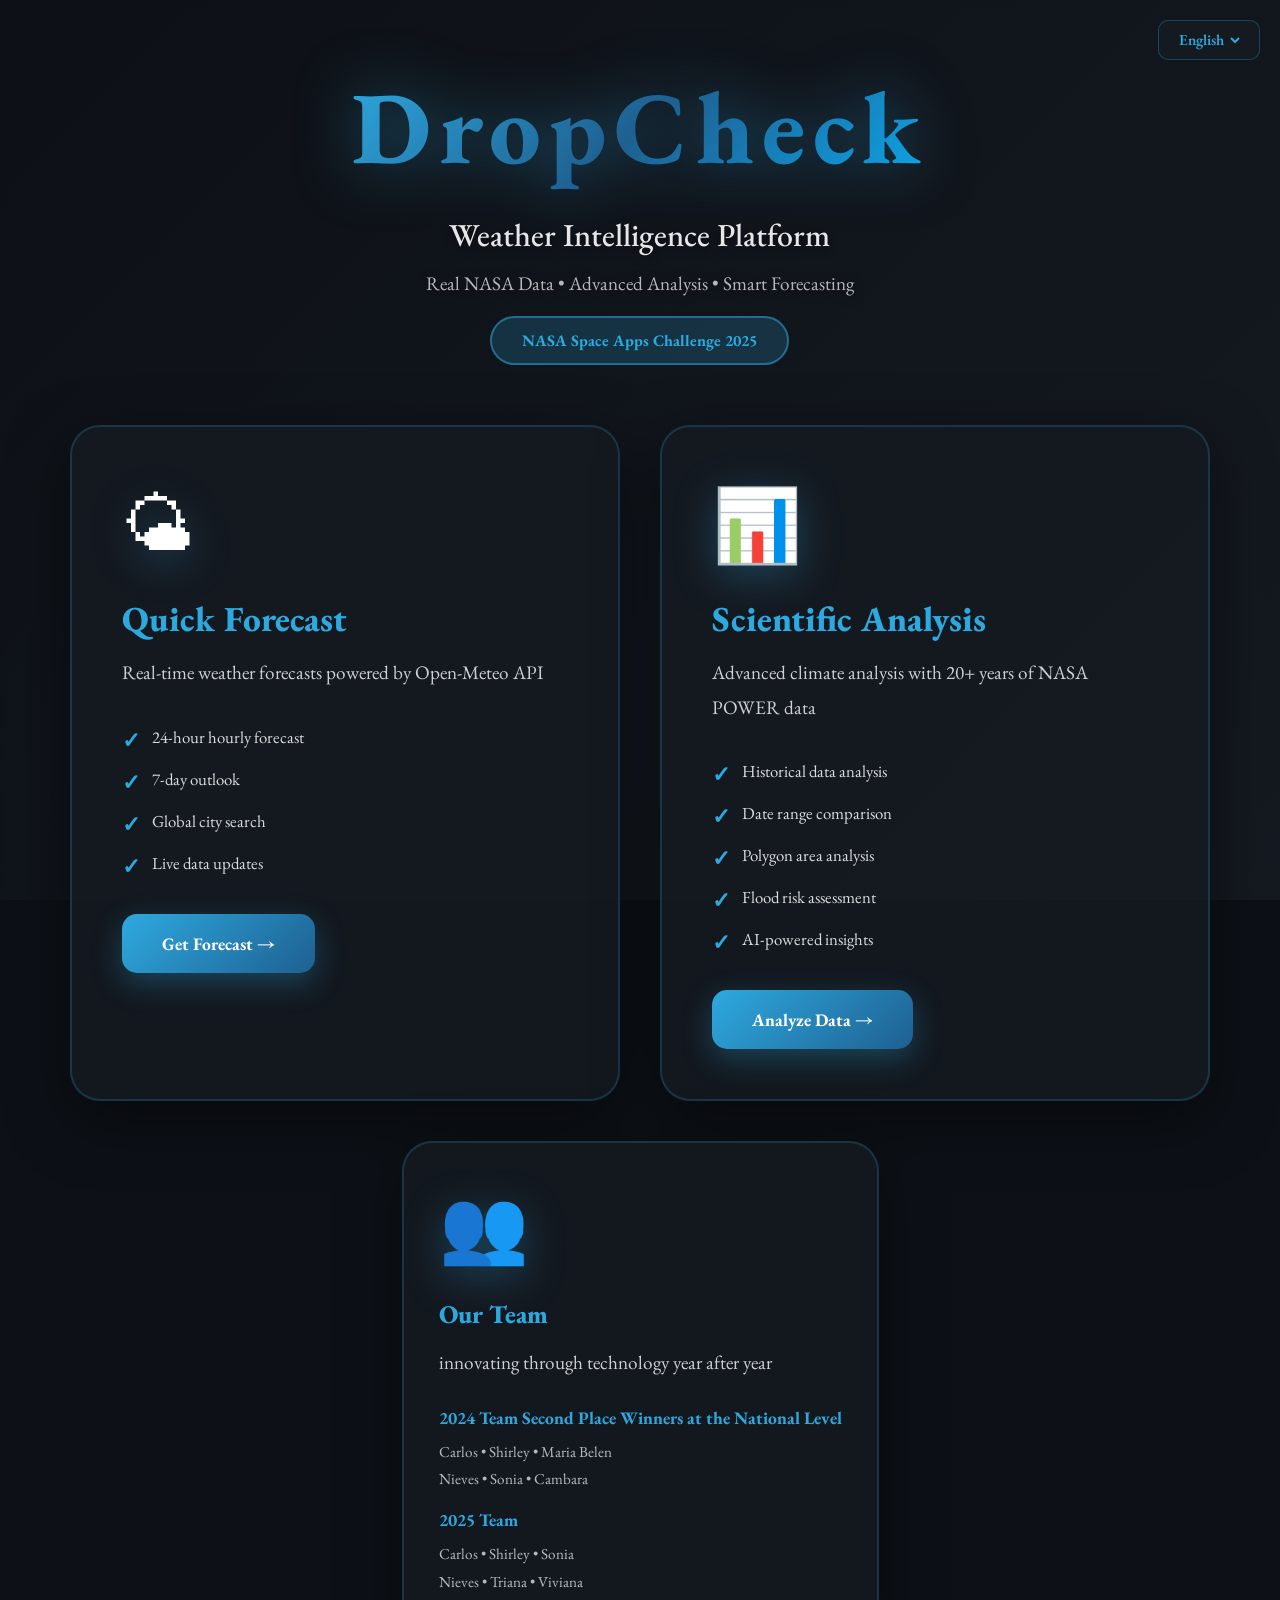
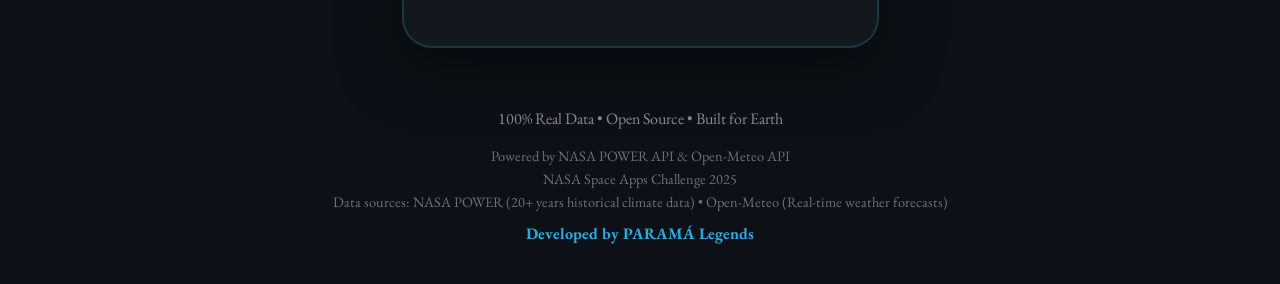
==== index.html @ ea1fa569 "Summary" ====
<!DOCTYPE html>
<html lang="en">
<head>
    <meta charset="UTF-8">
    <meta name="viewport" content="width=device-width, initial-scale=1.0">
    <title>DropCheck - Weather Intelligence Platform</title>
    <link href="https://fonts.googleapis.com/css2?family=EB+Garamond:wght@400;500;600;700;800&display=swap" rel="stylesheet">
    <style>
        * {
            margin: 0;
            padding: 0;
            box-sizing: border-box;
        }

        body {
            font-family: 'EB Garamond', serif;
            background: #0d1117;
            color: #fff;
            overflow-x: hidden;
        }

        .bg-image {
            position: fixed;
            top: 0;
            left: 0;
            width: 100%;
            height: 100%;
            z-index: 0;
            background-image: url('https://images.pexels.com/photos/15104444/pexels-photo-15104444.jpeg');
            background-size: cover;
            background-position: center;
            background-attachment: fixed;
        }

        .bg-image::after {
            content: '';
            position: absolute;
            top: 0;
            left: 0;
            width: 100%;
            height: 100%;
            background: linear-gradient(135deg, rgba(13, 17, 23, 0.92), rgba(22, 27, 34, 0.90));
            backdrop-filter: blur(2px);
        }

        /* Language Selector */
        .lang-selector {
            position: fixed;
            top: 20px;
            right: 20px;
            z-index: 1000;
            background: rgba(22, 27, 34, 0.9);
            border: 1px solid rgba(46, 169, 223, 0.3);
            border-radius: 10px;
            padding: 8px 16px;
            cursor: pointer;
            transition: all 0.3s ease;
        }

        .lang-selector:hover {
            background: rgba(46, 169, 223, 0.2);
            border-color: #2ea9df;
        }

        .lang-selector select {
            background: transparent;
            border: none;
            color: #2ea9df;
            font-family: 'EB Garamond', serif;
            font-size: 0.95em;
            font-weight: 600;
            cursor: pointer;
            outline: none;
        }

        .container {
            position: relative;
            z-index: 1;
            min-height: 100vh;
            display: flex;
            flex-direction: column;
            align-items: center;
            justify-content: center;
            padding: 60px 20px 40px;
        }

        .logo-section {
            text-align: center;
            margin-bottom: 60px;
            animation: fadeInDown 1s ease-out;
        }

        @keyframes fadeInDown {
            from {
                opacity: 0;
                transform: translateY(-30px);
            }
            to {
                opacity: 1;
                transform: translateY(0);
            }
        }

        .logo {
            font-size: clamp(3.5em, 8vw, 7em);
            font-weight: 800;
            background: linear-gradient(135deg, #2ea9df, #1e6091, #0ea5e9);
            -webkit-background-clip: text;
            -webkit-text-fill-color: transparent;
            margin-bottom: 20px;
            letter-spacing: 0.08em;
            animation: glowPulse 3s ease-in-out infinite;
            filter: drop-shadow(0 0 30px rgba(46, 169, 223, 0.5));
        }

        @keyframes glowPulse {
            0%, 100% {
                filter: drop-shadow(0 0 30px rgba(46, 169, 223, 0.5));
            }
            50% {
                filter: drop-shadow(0 0 50px rgba(46, 169, 223, 0.8));
            }
        }

        .tagline {
            font-size: clamp(1.3em, 3vw, 2em);
            color: rgba(255, 255, 255, 0.9);
            font-weight: 500;
            margin-bottom: 15px;
            text-shadow: 0 2px 10px rgba(0, 0, 0, 0.5);
        }

        .subtitle {
            font-size: clamp(1em, 2vw, 1.2em);
            color: rgba(255, 255, 255, 0.7);
            font-weight: 400;
            text-shadow: 0 2px 10px rgba(0, 0, 0, 0.5);
        }

        .nasa-badge {
            display: inline-block;
            background: rgba(46, 169, 223, 0.2);
            border: 2px solid rgba(46, 169, 223, 0.5);
            padding: 12px 30px;
            border-radius: 50px;
            font-size: 1em;
            font-weight: 700;
            color: #2ea9df;
            margin-top: 20px;
            animation: badgePulse 2s ease-in-out infinite;
        }

        @keyframes badgePulse {
            0%, 100% { 
                box-shadow: 0 0 20px rgba(46, 169, 223, 0.3);
            }
            50% { 
                box-shadow: 0 0 40px rgba(46, 169, 223, 0.6);
            }
        }

        /* Cards Grid - Fixed Layout */
        .cards-grid {
            display: grid;
            grid-template-columns: repeat(2, minmax(350px, 550px));
            gap: 40px;
            max-width: 1200px;
            width: 100%;
            animation: fadeInUp 1s ease-out 0.3s both;
            margin-bottom: 30px;
            justify-content: center;
        }

        @keyframes fadeInUp {
            from {
                opacity: 0;
                transform: translateY(30px);
            }
            to {
                opacity: 1;
                transform: translateY(0);
            }
        }

        .feature-card {
            background: rgba(22, 27, 34, 0.85);
            backdrop-filter: blur(20px);
            border: 2px solid rgba(46, 169, 223, 0.2);
            border-radius: 30px;
            padding: 50px;
            transition: all 0.4s cubic-bezier(0.4, 0, 0.2, 1);
            cursor: pointer;
            position: relative;
            overflow: hidden;
            text-decoration: none;
            color: inherit;
            display: block;
            box-shadow: 0 20px 60px rgba(0, 0, 0, 0.5);
        }

        .feature-card::before {
            content: '';
            position: absolute;
            top: 0;
            left: -100%;
            width: 100%;
            height: 100%;
            background: linear-gradient(90deg, transparent, rgba(46, 169, 223, 0.1), transparent);
            transition: left 0.6s;
        }

        .feature-card:hover::before {
            left: 100%;
        }

        .feature-card:hover {
            transform: translateY(-15px);
            border-color: rgba(46, 169, 223, 0.5);
            box-shadow: 0 30px 80px rgba(46, 169, 223, 0.3);
        }

        .card-icon {
            font-size: 4.5em;
            margin-bottom: 25px;
            display: block;
            filter: drop-shadow(0 10px 20px rgba(46, 169, 223, 0.3));
        }

        .card-title {
            font-size: 2.2em;
            font-weight: 800;
            margin-bottom: 15px;
            color: #2ea9df;
        }

        .card-description {
            font-size: 1.2em;
            color: rgba(255, 255, 255, 0.8);
            line-height: 1.8;
            margin-bottom: 25px;
        }

        .card-features {
            list-style: none;
            margin-bottom: 30px;
        }

        .card-features li {
            padding: 10px 0;
            color: rgba(255, 255, 255, 0.85);
            font-size: 1.05em;
            position: relative;
            padding-left: 30px;
        }

        .card-features li::before {
            content: '✓';
            position: absolute;
            left: 0;
            color: #2ea9df;
            font-weight: bold;
            font-size: 1.3em;
        }

        .card-button {
            background: linear-gradient(135deg, #2ea9df, #1e6091);
            color: white;
            border: none;
            padding: 18px 40px;
            border-radius: 15px;
            font-size: 1.1em;
            font-weight: 700;
            cursor: pointer;
            transition: all 0.3s ease;
            box-shadow: 0 10px 30px rgba(46, 169, 223, 0.3);
            display: inline-block;
            font-family: 'EB Garamond', serif;
        }

        .card-button:hover {
            transform: translateY(-3px);
            box-shadow: 0 15px 40px rgba(46, 169, 223, 0.5);
        }

        /* Team Card - Full Width Below */
        .team-card {
            grid-column: 1 / -1;
            max-width: 600px;
            margin: 0 auto;
            padding: 35px;
            animation: fadeIn 1s ease-out 0.6s both;
        }

        @keyframes fadeIn {
            from { opacity: 0; }
            to { opacity: 1; }
        }

        .team-card .card-title {
            font-size: 1.6em;
        }

        .team-section {
            margin: 15px 0;
        }

        .team-section h4 {
            color: #2ea9df;
            font-size: 1.1em;
            margin-bottom: 10px;
            font-weight: 700;
        }

        .team-members {
            color: rgba(255, 255, 255, 0.7);
            font-size: 0.95em;
            line-height: 1.8;
        }

        /* Footer */
        .footer {
            text-align: center;
            color: rgba(255, 255, 255, 0.5);
            font-size: 1em;
            margin-top: 30px;
            animation: fadeIn 1s ease-out 0.8s both;
        }

        .footer-credits {
            margin-top: 15px;
            font-size: 0.9em;
            color: rgba(255, 255, 255, 0.4);
            line-height: 1.6;
        }

        .parama-credit {
            color: #2ea9df;
            font-weight: 700;
            margin-top: 10px;
        }

        /* Responsive */
        @media (max-width: 1024px) {
            .cards-grid {
                grid-template-columns: 1fr;
                max-width: 550px;
            }
        }

        @media (max-width: 768px) {
            .feature-card {
                padding: 35px 30px;
            }

            .team-card {
                padding: 30px 25px;
            }
        }
    </style>
</head>
<body>
    <div class="bg-image"></div>
    
    <div class="lang-selector">
        <select id="lang-select" onchange="changeLanguage(this.value)">
            <option value="en">English</option>
            <option value="es">Español</option>
        </select>
    </div>
    
    <div class="container">
        <div class="logo-section">
            <h1 class="logo">DropCheck</h1>
            <p class="tagline" data-en="Weather Intelligence Platform" data-es="Plataforma de Inteligencia Meteorológica">Weather Intelligence Platform</p>
            <p class="subtitle" data-en="Real NASA Data • Advanced Analysis • Smart Forecasting" data-es="Datos Reales de NASA • Análisis Avanzado • Pronóstico Inteligente">Real NASA Data • Advanced Analysis • Smart Forecasting</p>
            <span class="nasa-badge">NASA Space Apps Challenge 2025</span>
        </div>

        <div class="cards-grid">
            <!-- Consumer Card -->
            <a href="consumer.html" class="feature-card">
                <span class="card-icon">🌤</span>
                <h2 class="card-title" data-en="Quick Forecast" data-es="Pronóstico Rápido">Quick Forecast</h2>
                <p class="card-description" data-en="Real-time weather forecasts powered by Open-Meteo API" data-es="Pronósticos meteorológicos en tiempo real impulsados por Open-Meteo API">
                    Real-time weather forecasts powered by Open-Meteo API
                </p>
                <ul class="card-features">
                    <li data-en="24-hour hourly forecast" data-es="Pronóstico por hora de 24 horas">24-hour hourly forecast</li>
                    <li data-en="7-day outlook" data-es="Perspectiva de 7 días">7-day outlook</li>
                    <li data-en="Global city search" data-es="Búsqueda de ciudades global">Global city search</li>
                    <li data-en="Live data updates" data-es="Actualizaciones de datos en vivo">Live data updates</li>
                </ul>
                <span class="card-button" data-en="Get Forecast →" data-es="Obtener Pronóstico →">Get Forecast →</span>
            </a>

            <!-- Scientific Card -->
            <a href="scientific.html" class="feature-card">
                <span class="card-icon">📊</span>
                <h2 class="card-title" data-en="Scientific Analysis" data-es="Análisis Científico">Scientific Analysis</h2>
                <p class="card-description" data-en="Advanced climate analysis with 20+ years of NASA POWER data" data-es="Análisis climático avanzado con más de 20 años de datos de NASA POWER">
                    Advanced climate analysis with 20+ years of NASA POWER data
                </p>
                <ul class="card-features">
                    <li data-en="Historical data analysis" data-es="Análisis de datos históricos">Historical data analysis</li>
                    <li data-en="Date range comparison" data-es="Comparación de rangos de fechas">Date range comparison</li>
                    <li data-en="Polygon area analysis" data-es="Análisis de áreas poligonales">Polygon area analysis</li>
                    <li data-en="Flood risk assessment" data-es="Evaluación de riesgo de inundaciones">Flood risk assessment</li>
                    <li data-en="AI-powered insights" data-es="Insights impulsados por IA">AI-powered insights</li>
                </ul>
                <span class="card-button" data-en="Analyze Data →" data-es="Analizar Datos →">Analyze Data →</span>
            </a>

            <!-- Team Info Card -->
            <div class="feature-card team-card">
                <span class="card-icon">👥</span>
                <h2 class="card-title" data-en="Our Team" data-es="Nuestro Equipo">Our Team</h2>
                <p class="card-description" data-en="Building weather intelligence solutions year after year" data-es="Construyendo soluciones de inteligencia meteorológica año tras año">
                    innovating through technology year after year
                </p>
                
                <div class="team-section">
                    <h4>2024 Team Second Place Winners at the National Level</h4>
                    <div class="team-members">
                        Carlos • Shirley • Maria Belen<br>
                        Nieves • Sonia • Cambara
                    </div>
                </div>
                
                <div class="team-section">
                    <h4>2025 Team</h4>
                    <div class="team-members">
                        Carlos • Shirley • Sonia<br>
                        Nieves • Triana • Viviana
                    </div>
                </div>
            </div>
        </div>

        <div class="footer">
            <p data-en="100% Real Data • Open Source • Built for Earth" data-es="100% Datos Reales • Código Abierto • Construido para la Tierra">100% Real Data • Open Source • Built for Earth</p>
            <div class="footer-credits">
                <span data-en="Powered by NASA POWER API & Open-Meteo API" data-es="Impulsado por NASA POWER API & Open-Meteo API">Powered by NASA POWER API & Open-Meteo API</span><br>
                NASA Space Apps Challenge 2025<br>
                <span data-en="Data sources: NASA POWER (20+ years historical climate data) • Open-Meteo (Real-time weather forecasts)" data-es="Fuentes de datos: NASA POWER (más de 20 años de datos climáticos históricos) • Open-Meteo (Pronósticos meteorológicos en tiempo real)">Data sources: NASA POWER (20+ years historical climate data) • Open-Meteo (Real-time weather forecasts)</span>
            </div>
            <div class="parama-credit">Developed by PARAMÁ Legends</div>
        </div>
    </div>

    <script>
        function changeLanguage(lang) {
            document.querySelectorAll('[data-en]').forEach(el => {
                if (lang === 'en') {
                    el.textContent = el.getAttribute('data-en');
                } else if (lang === 'es') {
                    el.textContent = el.getAttribute('data-es');
                }
            });
            localStorage.setItem('selectedLanguage', lang);
        }

        // Load saved language
        document.addEventListener('DOMContentLoaded', () => {
            const savedLang = localStorage.getItem('selectedLanguage') || 'en';
            document.getElementById('lang-select').value = savedLang;
            if (savedLang !== 'en') {
                changeLanguage(savedLang);
            }
        });
    </script>
</body>
</html>
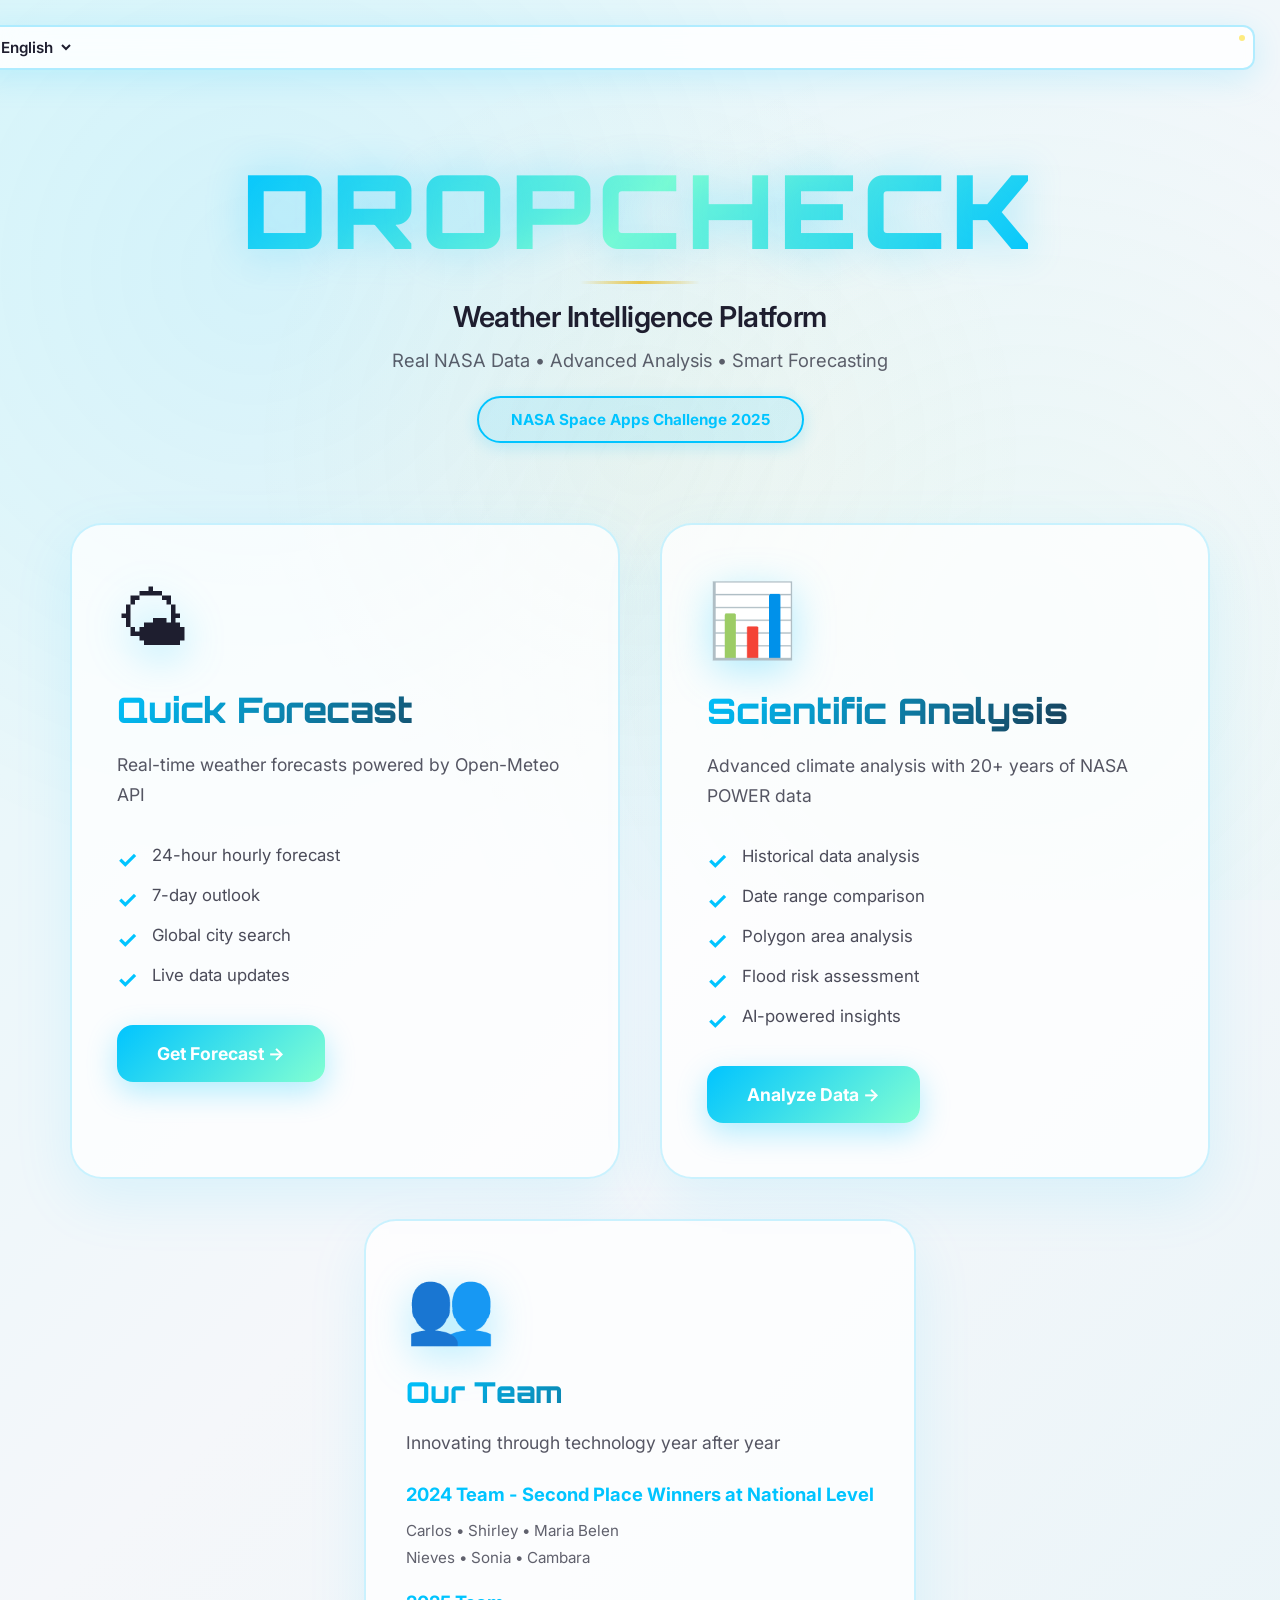
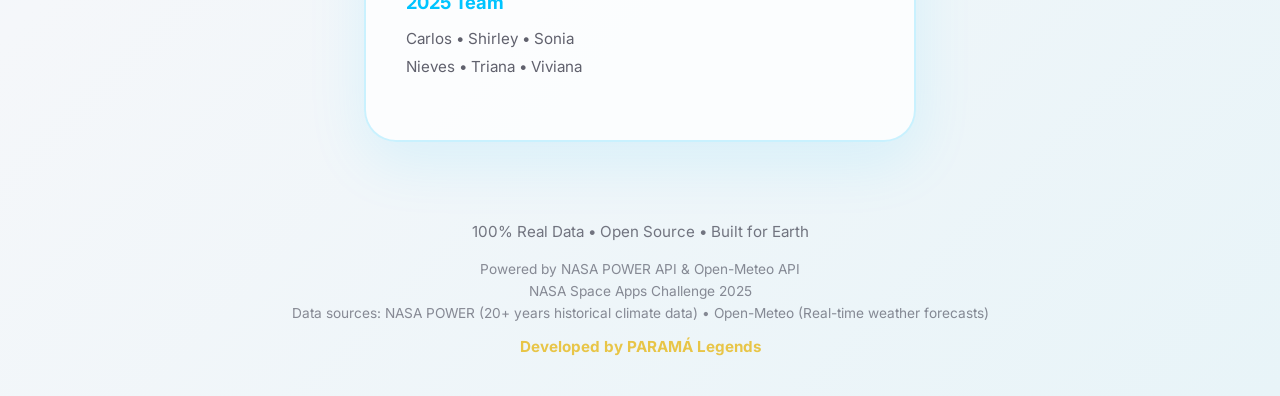
==== commit 44964e65: "Summary" ====
--- a/index.html
+++ b/index.html
@@ -4,7 +4,7 @@
     <meta charset="UTF-8">
     <meta name="viewport" content="width=device-width, initial-scale=1.0">
     <title>DropCheck - Weather Intelligence Platform</title>
-    <link href="https://fonts.googleapis.com/css2?family=EB+Garamond:wght@400;500;600;700;800&display=swap" rel="stylesheet">
+    <link href="https://fonts.googleapis.com/css2?family=Orbitron:wght@400;500;600;700;800;900&family=Inter:wght@300;400;500;600;700&family=Roboto+Mono:wght@400;500;600&display=swap" rel="stylesheet">
     <style>
         * {
             margin: 0;
@@ -13,60 +13,57 @@
         }
 
         body {
-            font-family: 'EB Garamond', serif;
-            background: #0d1117;
-            color: #fff;
+            font-family: 'Inter', -apple-system, BlinkMacSystemFont, sans-serif;
+            background: linear-gradient(135deg, #E0F7FA 0%, #F5F7FA 50%, #E8F4F8 100%);
+            color: #1E1E2F;
             overflow-x: hidden;
-        }
-
-        .bg-image {
+            min-height: 100vh;
+        }
+
+        .bg-particles {
             position: fixed;
             top: 0;
             left: 0;
             width: 100%;
             height: 100%;
             z-index: 0;
-            background-image: url('https://images.pexels.com/photos/15104444/pexels-photo-15104444.jpeg');
-            background-size: cover;
-            background-position: center;
-            background-attachment: fixed;
-        }
-
-        .bg-image::after {
-            content: '';
-            position: absolute;
-            top: 0;
-            left: 0;
-            width: 100%;
-            height: 100%;
-            background: linear-gradient(135deg, rgba(13, 17, 23, 0.92), rgba(22, 27, 34, 0.90));
-            backdrop-filter: blur(2px);
-        }
-
-        /* Language Selector */
+            background-image: 
+                radial-gradient(circle at 20% 30%, rgba(0, 196, 255, 0.08) 0%, transparent 50%),
+                radial-gradient(circle at 80% 70%, rgba(130, 255, 210, 0.08) 0%, transparent 50%),
+                radial-gradient(circle at 50% 50%, rgba(232, 197, 71, 0.05) 0%, transparent 50%);
+            animation: particleFloat 20s ease-in-out infinite;
+        }
+
+        @keyframes particleFloat {
+            0%, 100% { transform: translateY(0) scale(1); }
+            50% { transform: translateY(-20px) scale(1.05); }
+        }
+
         .lang-selector {
             position: fixed;
-            top: 20px;
-            right: 20px;
+            top: 25px;
+            right: 25px;
             z-index: 1000;
-            background: rgba(22, 27, 34, 0.9);
-            border: 1px solid rgba(46, 169, 223, 0.3);
-            border-radius: 10px;
-            padding: 8px 16px;
-            cursor: pointer;
+            background: rgba(255, 255, 255, 0.85);
+            backdrop-filter: blur(10px);
+            border: 2px solid rgba(0, 196, 255, 0.3);
+            border-radius: 12px;
+            padding: 10px 20px;
+            box-shadow: 0 8px 32px rgba(0, 196, 255, 0.15);
             transition: all 0.3s ease;
         }
 
         .lang-selector:hover {
-            background: rgba(46, 169, 223, 0.2);
-            border-color: #2ea9df;
+            background: rgba(255, 255, 255, 0.95);
+            border-color: #00C4FF;
+            box-shadow: 0 12px 40px rgba(0, 196, 255, 0.25);
         }
 
         .lang-selector select {
             background: transparent;
             border: none;
-            color: #2ea9df;
-            font-family: 'EB Garamond', serif;
+            color: #1E1E2F;
+            font-family: 'Inter', sans-serif;
             font-size: 0.95em;
             font-weight: 600;
             cursor: pointer;
@@ -76,24 +73,25 @@
         .container {
             position: relative;
             z-index: 1;
+            max-width: 1400px;
+            margin: 0 auto;
+            padding: 40px 30px;
             min-height: 100vh;
             display: flex;
             flex-direction: column;
             align-items: center;
-            justify-content: center;
-            padding: 60px 20px 40px;
         }
 
         .logo-section {
             text-align: center;
-            margin-bottom: 60px;
+            margin: 60px 0 80px;
             animation: fadeInDown 1s ease-out;
         }
 
         @keyframes fadeInDown {
             from {
                 opacity: 0;
-                transform: translateY(-30px);
+                transform: translateY(-50px);
             }
             to {
                 opacity: 1;
@@ -102,64 +100,76 @@
         }
 
         .logo {
+            font-family: 'Orbitron', sans-serif;
             font-size: clamp(3.5em, 8vw, 7em);
-            font-weight: 800;
-            background: linear-gradient(135deg, #2ea9df, #1e6091, #0ea5e9);
+            font-weight: 900;
+            background: linear-gradient(135deg, #00C4FF 0%, #82FFD2 50%, #00C4FF 100%);
             -webkit-background-clip: text;
             -webkit-text-fill-color: transparent;
-            margin-bottom: 20px;
-            letter-spacing: 0.08em;
-            animation: glowPulse 3s ease-in-out infinite;
-            filter: drop-shadow(0 0 30px rgba(46, 169, 223, 0.5));
-        }
-
-        @keyframes glowPulse {
-            0%, 100% {
-                filter: drop-shadow(0 0 30px rgba(46, 169, 223, 0.5));
-            }
-            50% {
-                filter: drop-shadow(0 0 50px rgba(46, 169, 223, 0.8));
-            }
+            background-clip: text;
+            margin-bottom: 25px;
+            letter-spacing: 0.05em;
+            position: relative;
+            text-shadow: 0 0 40px rgba(0, 196, 255, 0.3);
+        }
+
+        .logo::after {
+            content: '';
+            position: absolute;
+            bottom: -10px;
+            left: 50%;
+            transform: translateX(-50%);
+            width: 120px;
+            height: 3px;
+            background: linear-gradient(90deg, transparent, #E8C547, transparent);
+            animation: goldenGlow 3s ease-in-out infinite;
+        }
+
+        @keyframes goldenGlow {
+            0%, 100% { opacity: 0.6; width: 120px; }
+            50% { opacity: 1; width: 180px; }
         }
 
         .tagline {
-            font-size: clamp(1.3em, 3vw, 2em);
-            color: rgba(255, 255, 255, 0.9);
-            font-weight: 500;
+            font-family: 'Inter', sans-serif;
+            font-size: clamp(1.3em, 3vw, 1.8em);
+            color: #1E1E2F;
+            font-weight: 600;
             margin-bottom: 15px;
-            text-shadow: 0 2px 10px rgba(0, 0, 0, 0.5);
+            letter-spacing: -0.02em;
         }
 
         .subtitle {
-            font-size: clamp(1em, 2vw, 1.2em);
-            color: rgba(255, 255, 255, 0.7);
+            font-size: clamp(1em, 2vw, 1.15em);
+            color: rgba(30, 30, 47, 0.7);
             font-weight: 400;
-            text-shadow: 0 2px 10px rgba(0, 0, 0, 0.5);
+            margin-bottom: 25px;
         }
 
         .nasa-badge {
             display: inline-block;
-            background: rgba(46, 169, 223, 0.2);
-            border: 2px solid rgba(46, 169, 223, 0.5);
-            padding: 12px 30px;
+            background: rgba(0, 196, 255, 0.1);
+            border: 2px solid #00C4FF;
+            padding: 12px 32px;
             border-radius: 50px;
-            font-size: 1em;
+            font-size: 0.95em;
             font-weight: 700;
-            color: #2ea9df;
-            margin-top: 20px;
-            animation: badgePulse 2s ease-in-out infinite;
+            color: #00C4FF;
+            box-shadow: 0 4px 16px rgba(0, 196, 255, 0.2);
+            animation: badgePulse 3s ease-in-out infinite;
         }
 
         @keyframes badgePulse {
             0%, 100% { 
-                box-shadow: 0 0 20px rgba(46, 169, 223, 0.3);
+                transform: scale(1); 
+                box-shadow: 0 4px 16px rgba(0, 196, 255, 0.2); 
             }
             50% { 
-                box-shadow: 0 0 40px rgba(46, 169, 223, 0.6);
-            }
-        }
-
-        /* Cards Grid - Fixed Layout */
+                transform: scale(1.03); 
+                box-shadow: 0 6px 24px rgba(0, 196, 255, 0.35); 
+            }
+        }
+
         .cards-grid {
             display: grid;
             grid-template-columns: repeat(2, minmax(350px, 550px));
@@ -167,14 +177,14 @@
             max-width: 1200px;
             width: 100%;
             animation: fadeInUp 1s ease-out 0.3s both;
-            margin-bottom: 30px;
+            margin-bottom: 40px;
             justify-content: center;
         }
 
         @keyframes fadeInUp {
             from {
                 opacity: 0;
-                transform: translateY(30px);
+                transform: translateY(40px);
             }
             to {
                 opacity: 1;
@@ -183,11 +193,11 @@
         }
 
         .feature-card {
-            background: rgba(22, 27, 34, 0.85);
+            background: rgba(255, 255, 255, 0.75);
             backdrop-filter: blur(20px);
-            border: 2px solid rgba(46, 169, 223, 0.2);
-            border-radius: 30px;
-            padding: 50px;
+            border: 2px solid rgba(0, 196, 255, 0.2);
+            border-radius: 32px;
+            padding: 50px 45px;
             transition: all 0.4s cubic-bezier(0.4, 0, 0.2, 1);
             cursor: pointer;
             position: relative;
@@ -195,7 +205,7 @@
             text-decoration: none;
             color: inherit;
             display: block;
-            box-shadow: 0 20px 60px rgba(0, 0, 0, 0.5);
+            box-shadow: 0 20px 60px rgba(0, 196, 255, 0.1);
         }
 
         .feature-card::before {
@@ -205,7 +215,7 @@
             left: -100%;
             width: 100%;
             height: 100%;
-            background: linear-gradient(90deg, transparent, rgba(46, 169, 223, 0.1), transparent);
+            background: linear-gradient(90deg, transparent, rgba(0, 196, 255, 0.08), transparent);
             transition: left 0.6s;
         }
 
@@ -213,30 +223,53 @@
             left: 100%;
         }
 
+        .feature-card::after {
+            content: '';
+            position: absolute;
+            top: -2px;
+            left: -2px;
+            right: -2px;
+            bottom: -2px;
+            background: linear-gradient(135deg, #E8C547, #FFD700, #F2C265);
+            border-radius: 32px;
+            opacity: 0;
+            z-index: -1;
+            transition: opacity 0.4s;
+        }
+
+        .feature-card:hover::after {
+            opacity: 0.3;
+        }
+
         .feature-card:hover {
             transform: translateY(-15px);
-            border-color: rgba(46, 169, 223, 0.5);
-            box-shadow: 0 30px 80px rgba(46, 169, 223, 0.3);
+            border-color: rgba(0, 196, 255, 0.5);
+            box-shadow: 0 30px 80px rgba(0, 196, 255, 0.25);
+            background: rgba(255, 255, 255, 0.9);
         }
 
         .card-icon {
             font-size: 4.5em;
             margin-bottom: 25px;
             display: block;
-            filter: drop-shadow(0 10px 20px rgba(46, 169, 223, 0.3));
+            filter: drop-shadow(0 10px 20px rgba(0, 196, 255, 0.3));
         }
 
         .card-title {
+            font-family: 'Orbitron', sans-serif;
             font-size: 2.2em;
             font-weight: 800;
-            margin-bottom: 15px;
-            color: #2ea9df;
+            margin-bottom: 18px;
+            background: linear-gradient(135deg, #00C4FF, #1E1E2F);
+            -webkit-background-clip: text;
+            -webkit-text-fill-color: transparent;
+            background-clip: text;
         }
 
         .card-description {
-            font-size: 1.2em;
-            color: rgba(255, 255, 255, 0.8);
-            line-height: 1.8;
+            font-size: 1.1em;
+            color: rgba(30, 30, 47, 0.75);
+            line-height: 1.7;
             margin-bottom: 25px;
         }
 
@@ -247,47 +280,66 @@
 
         .card-features li {
             padding: 10px 0;
-            color: rgba(255, 255, 255, 0.85);
+            color: rgba(30, 30, 47, 0.8);
             font-size: 1.05em;
             position: relative;
-            padding-left: 30px;
+            padding-left: 35px;
         }
 
         .card-features li::before {
             content: '✓';
             position: absolute;
             left: 0;
-            color: #2ea9df;
+            color: #00C4FF;
             font-weight: bold;
-            font-size: 1.3em;
+            font-size: 1.4em;
         }
 
         .card-button {
-            background: linear-gradient(135deg, #2ea9df, #1e6091);
+            background: linear-gradient(135deg, #00C4FF, #82FFD2);
             color: white;
             border: none;
             padding: 18px 40px;
-            border-radius: 15px;
+            border-radius: 16px;
             font-size: 1.1em;
             font-weight: 700;
             cursor: pointer;
             transition: all 0.3s ease;
-            box-shadow: 0 10px 30px rgba(46, 169, 223, 0.3);
+            box-shadow: 0 10px 30px rgba(0, 196, 255, 0.3);
             display: inline-block;
-            font-family: 'EB Garamond', serif;
+            font-family: 'Inter', sans-serif;
+            position: relative;
+            overflow: hidden;
+        }
+
+        .card-button::before {
+            content: '';
+            position: absolute;
+            top: 50%;
+            left: 50%;
+            width: 0;
+            height: 0;
+            background: rgba(255, 255, 255, 0.3);
+            border-radius: 50%;
+            transform: translate(-50%, -50%);
+            transition: width 0.6s, height 0.6s;
+        }
+
+        .card-button:hover::before {
+            width: 300px;
+            height: 300px;
         }
 
         .card-button:hover {
             transform: translateY(-3px);
-            box-shadow: 0 15px 40px rgba(46, 169, 223, 0.5);
-        }
-
-        /* Team Card - Full Width Below */
+            box-shadow: 0 15px 40px rgba(0, 196, 255, 0.5);
+        }
+
         .team-card {
             grid-column: 1 / -1;
             max-width: 600px;
             margin: 0 auto;
-            padding: 35px;
+            padding: 40px;
             animation: fadeIn 1s ease-out 0.6s both;
         }
 
@@ -297,49 +349,141 @@
         }
 
         .team-card .card-title {
-            font-size: 1.6em;
+            font-size: 1.8em;
         }
 
         .team-section {
-            margin: 15px 0;
+            margin: 20px 0;
         }
 
         .team-section h4 {
-            color: #2ea9df;
-            font-size: 1.1em;
-            margin-bottom: 10px;
+            color: #00C4FF;
+            font-size: 1.15em;
+            margin-bottom: 12px;
             font-weight: 700;
         }
 
         .team-members {
-            color: rgba(255, 255, 255, 0.7);
+            color: rgba(30, 30, 47, 0.7);
             font-size: 0.95em;
             line-height: 1.8;
         }
 
-        /* Footer */
         .footer {
             text-align: center;
-            color: rgba(255, 255, 255, 0.5);
-            font-size: 1em;
-            margin-top: 30px;
+            color: rgba(30, 30, 47, 0.6);
+            font-size: 0.95em;
+            margin-top: 40px;
             animation: fadeIn 1s ease-out 0.8s both;
         }
 
         .footer-credits {
-            margin-top: 15px;
+            margin-top: 18px;
             font-size: 0.9em;
-            color: rgba(255, 255, 255, 0.4);
+            color: rgba(30, 30, 47, 0.5);
             line-height: 1.6;
         }
 
         .parama-credit {
-            color: #2ea9df;
+            color: #E8C547;
             font-weight: 700;
-            margin-top: 10px;
-        }
-
-        /* Responsive */
+            margin-top: 12px;
+        }
+
+        /* Sistema de Tooltips */
+        .custom-tooltip {
+            position: fixed;
+            z-index: 10000;
+            opacity: 0;
+            transform: translateY(-5px);
+            transition: all 0.3s cubic-bezier(0.4, 0, 0.2, 1);
+            pointer-events: none;
+        }
+
+        .custom-tooltip.show {
+            opacity: 1;
+            transform: translateY(0);
+        }
+
+        .custom-tooltip.locked {
+            pointer-events: auto;
+        }
+
+        .tooltip-content {
+            background: linear-gradient(135deg, rgba(232, 197, 71, 0.98), rgba(255, 215, 0, 0.98));
+            color: #1E1E2F;
+            padding: 12px 18px;
+            border-radius: 12px;
+            font-size: 0.9em;
+            font-weight: 600;
+            box-shadow: 0 8px 32px rgba(232, 197, 71, 0.5), 0 0 0 1px rgba(255, 215, 0, 0.3);
+            display: flex;
+            align-items: center;
+            gap: 10px;
+            max-width: 280px;
+            font-family: 'Inter', sans-serif;
+            line-height: 1.4;
+        }
+
+        .custom-tooltip.mobile .tooltip-content {
+            padding: 14px 20px;
+            font-size: 0.95em;
+        }
+
+        .tooltip-icon {
+            font-size: 1.3em;
+            flex-shrink: 0;
+        }
+
+        .tooltip-text {
+            flex: 1;
+        }
+
+        .tooltip-close {
+            background: rgba(30, 30, 47, 0.15);
+            border: none;
+            color: #1E1E2F;
+            width: 24px;
+            height: 24px;
+            border-radius: 50%;
+            font-size: 1.4em;
+            line-height: 1;
+            cursor: pointer;
+            display: flex;
+            align-items: center;
+            justify-content: center;
+            margin-left: 8px;
+            transition: all 0.2s;
+            flex-shrink: 0;
+        }
+
+        .tooltip-close:hover {
+            background: rgba(30, 30, 47, 0.25);
+            transform: scale(1.1);
+        }
+
+        [data-tooltip] {
+            position: relative;
+        }
+
+        [data-tooltip]::after {
+            content: '';
+            position: absolute;
+            top: 8px;
+            right: 8px;
+            width: 6px;
+            height: 6px;
+            background: #FFD700;
+            border-radius: 50%;
+            opacity: 0.5;
+            animation: tooltipPulse 2s ease-in-out infinite;
+        }
+
+        @keyframes tooltipPulse {
+            0%, 100% { opacity: 0.5; transform: scale(1); }
+            50% { opacity: 1; transform: scale(1.2); }
+        }
+
         @media (max-width: 1024px) {
             .cards-grid {
                 grid-template-columns: 1fr;
@@ -348,20 +492,25 @@
         }
 
         @media (max-width: 768px) {
-            .feature-card {
+            .feature-card, .team-card {
                 padding: 35px 30px;
             }
 
-            .team-card {
-                padding: 30px 25px;
+            .custom-tooltip {
+                max-width: calc(100vw - 40px);
+            }
+
+            .tooltip-content {
+                font-size: 0.95em;
+                padding: 14px 20px;
             }
         }
     </style>
 </head>
 <body>
-    <div class="bg-image"></div>
+    <div class="bg-particles"></div>
     
-    <div class="lang-selector">
+    <div class="lang-selector" data-tooltip="Cambia el idioma de la aplicación">
         <select id="lang-select" onchange="changeLanguage(this.value)">
             <option value="en">English</option>
             <option value="es">Español</option>
@@ -370,7 +519,7 @@
     
     <div class="container">
         <div class="logo-section">
-            <h1 class="logo">DropCheck</h1>
+            <h1 class="logo">DROPCHECK</h1>
             <p class="tagline" data-en="Weather Intelligence Platform" data-es="Plataforma de Inteligencia Meteorológica">Weather Intelligence Platform</p>
             <p class="subtitle" data-en="Real NASA Data • Advanced Analysis • Smart Forecasting" data-es="Datos Reales de NASA • Análisis Avanzado • Pronóstico Inteligente">Real NASA Data • Advanced Analysis • Smart Forecasting</p>
             <span class="nasa-badge">NASA Space Apps Challenge 2025</span>
@@ -378,7 +527,7 @@
 
         <div class="cards-grid">
             <!-- Consumer Card -->
-            <a href="consumer.html" class="feature-card">
+            <a href="consumer.html" class="feature-card" tabindex="0" data-tooltip="Consulta pronósticos en tiempo real para cualquier ciudad del mundo con datos actualizados cada 15 minutos">
                 <span class="card-icon">🌤</span>
                 <h2 class="card-title" data-en="Quick Forecast" data-es="Pronóstico Rápido">Quick Forecast</h2>
                 <p class="card-description" data-en="Real-time weather forecasts powered by Open-Meteo API" data-es="Pronósticos meteorológicos en tiempo real impulsados por Open-Meteo API">
@@ -394,7 +543,7 @@
             </a>
 
             <!-- Scientific Card -->
-            <a href="scientific.html" class="feature-card">
+            <a href="scientific.html" class="feature-card" tabindex="0" data-tooltip="Análisis científico profundo con más de 20 años de datos históricos de NASA POWER para estudios climáticos avanzados">
                 <span class="card-icon">📊</span>
                 <h2 class="card-title" data-en="Scientific Analysis" data-es="Análisis Científico">Scientific Analysis</h2>
                 <p class="card-description" data-en="Advanced climate analysis with 20+ years of NASA POWER data" data-es="Análisis climático avanzado con más de 20 años de datos de NASA POWER">
@@ -411,15 +560,15 @@
             </a>
 
             <!-- Team Info Card -->
-            <div class="feature-card team-card">
+            <div class="feature-card team-card" tabindex="0" data-tooltip="Conoce al equipo PARAMÁ Legends, ganadores del segundo lugar nacional en 2024 y competidores 2025">
                 <span class="card-icon">👥</span>
                 <h2 class="card-title" data-en="Our Team" data-es="Nuestro Equipo">Our Team</h2>
                 <p class="card-description" data-en="Building weather intelligence solutions year after year" data-es="Construyendo soluciones de inteligencia meteorológica año tras año">
-                    innovating through technology year after year
+                    Innovating through technology year after year
                 </p>
                 
                 <div class="team-section">
-                    <h4>2024 Team Second Place Winners at the National Level</h4>
+                    <h4>2024 Team - Second Place Winners at National Level</h4>
                     <div class="team-members">
                         Carlos • Shirley • Maria Belen<br>
                         Nieves • Sonia • Cambara
@@ -459,7 +608,6 @@
             localStorage.setItem('selectedLanguage', lang);
         }
 
-        // Load saved language
         document.addEventListener('DOMContentLoaded', () => {
             const savedLang = localStorage.getItem('selectedLanguage') || 'en';
             document.getElementById('lang-select').value = savedLang;
@@ -467,6 +615,125 @@
                 changeLanguage(savedLang);
             }
         });
+
+        // Sistema de Tooltips
+        class TooltipSystem {
+            constructor() {
+                this.activeTooltip = null;
+                this.pressTimer = null;
+                this.init();
+            }
+
+            init() {
+                document.addEventListener('DOMContentLoaded', () => {
+                    this.attachTooltips();
+                });
+            }
+
+            attachTooltips() {
+                const elements = document.querySelectorAll('[data-tooltip]');
+                
+                elements.forEach(el => {
+                    el.addEventListener('mouseenter', (e) => this.showTooltip(el, e));
+                    el.addEventListener('mouseleave', () => this.hideTooltip());
+                    
+                    el.addEventListener('touchstart', (e) => {
+                        this.pressTimer = setTimeout(() => {
+                            this.showTooltip(el, e, true);
+                            navigator.vibrate && navigator.vibrate(50);
+                        }, 500);
+                    });
+                    
+                    el.addEventListener('touchend', () => {
+                        clearTimeout(this.pressTimer);
+                    });
+                    
+                    el.addEventListener('touchmove', () => {
+                        clearTimeout(this.pressTimer);
+                    });
+
+                    el.addEventListener('mousedown', () => {
+                        this.pressTimer = setTimeout(() => {
+                            this.lockTooltip(el);
+                        }, 800);
+                    });
+
+                    el.addEventListener('mouseup', () => {
+                        clearTimeout(this.pressTimer);
+                    });
+                });
+
+                document.addEventListener('click', (e) => {
+                    if (this.activeTooltip && !e.target.closest('[data-tooltip]')) {
+                        this.hideTooltip();
+                    }
+                });
+            }
+
+            showTooltip(element, event, isMobile = false) {
+                const text = element.getAttribute('data-tooltip');
+                if (!text) return;
+
+                this.hideTooltip();
+
+                const tooltip = document.createElement('div');
+                tooltip.className = 'custom-tooltip' + (isMobile ? ' mobile' : '');
+                tooltip.innerHTML = `
+                    <div class="tooltip-content">
+                        <span class="tooltip-icon">ℹ️</span>
+                        <span class="tooltip-text">${text}</span>
+                    </div>
+                `;
+
+                document.body.appendChild(tooltip);
+                this.activeTooltip = tooltip;
+
+                const rect = element.getBoundingClientRect();
+                const tooltipRect = tooltip.getBoundingClientRect();
+                
+                let top = rect.bottom + 10;
+                let left = rect.left + (rect.width / 2) - (tooltipRect.width / 2);
+
+                if (left + tooltipRect.width > window.innerWidth - 20) {
+                    left = window.innerWidth - tooltipRect.width - 20;
+                }
+                if (left < 20) left = 20;
+                
+                if (top + tooltipRect.height > window.innerHeight - 20) {
+                    top = rect.top - tooltipRect.height - 10;
+                }
+
+                tooltip.style.top = top + 'px';
+                tooltip.style.left = left + 'px';
+                
+                setTimeout(() => tooltip.classList.add('show'), 10);
+            }
+
+            lockTooltip(element) {
+                if (this.activeTooltip) {
+                    this.activeTooltip.classList.add('locked');
+                    const closeBtn = document.createElement('button');
+                    closeBtn.className = 'tooltip-close';
+                    closeBtn.innerHTML = '×';
+                    closeBtn.onclick = () => this.hideTooltip();
+                    this.activeTooltip.querySelector('.tooltip-content').appendChild(closeBtn);
+                }
+            }
+
+            hideTooltip() {
+                if (this.activeTooltip) {
+                    this.activeTooltip.classList.remove('show');
+                    setTimeout(() => {
+                        if (this.activeTooltip && this.activeTooltip.parentNode) {
+                            this.activeTooltip.parentNode.removeChild(this.activeTooltip);
+                        }
+                        this.activeTooltip = null;
+                    }, 200);
+                }
+            }
+        }
+
+        new TooltipSystem();
     </script>
 </body>
 </html>
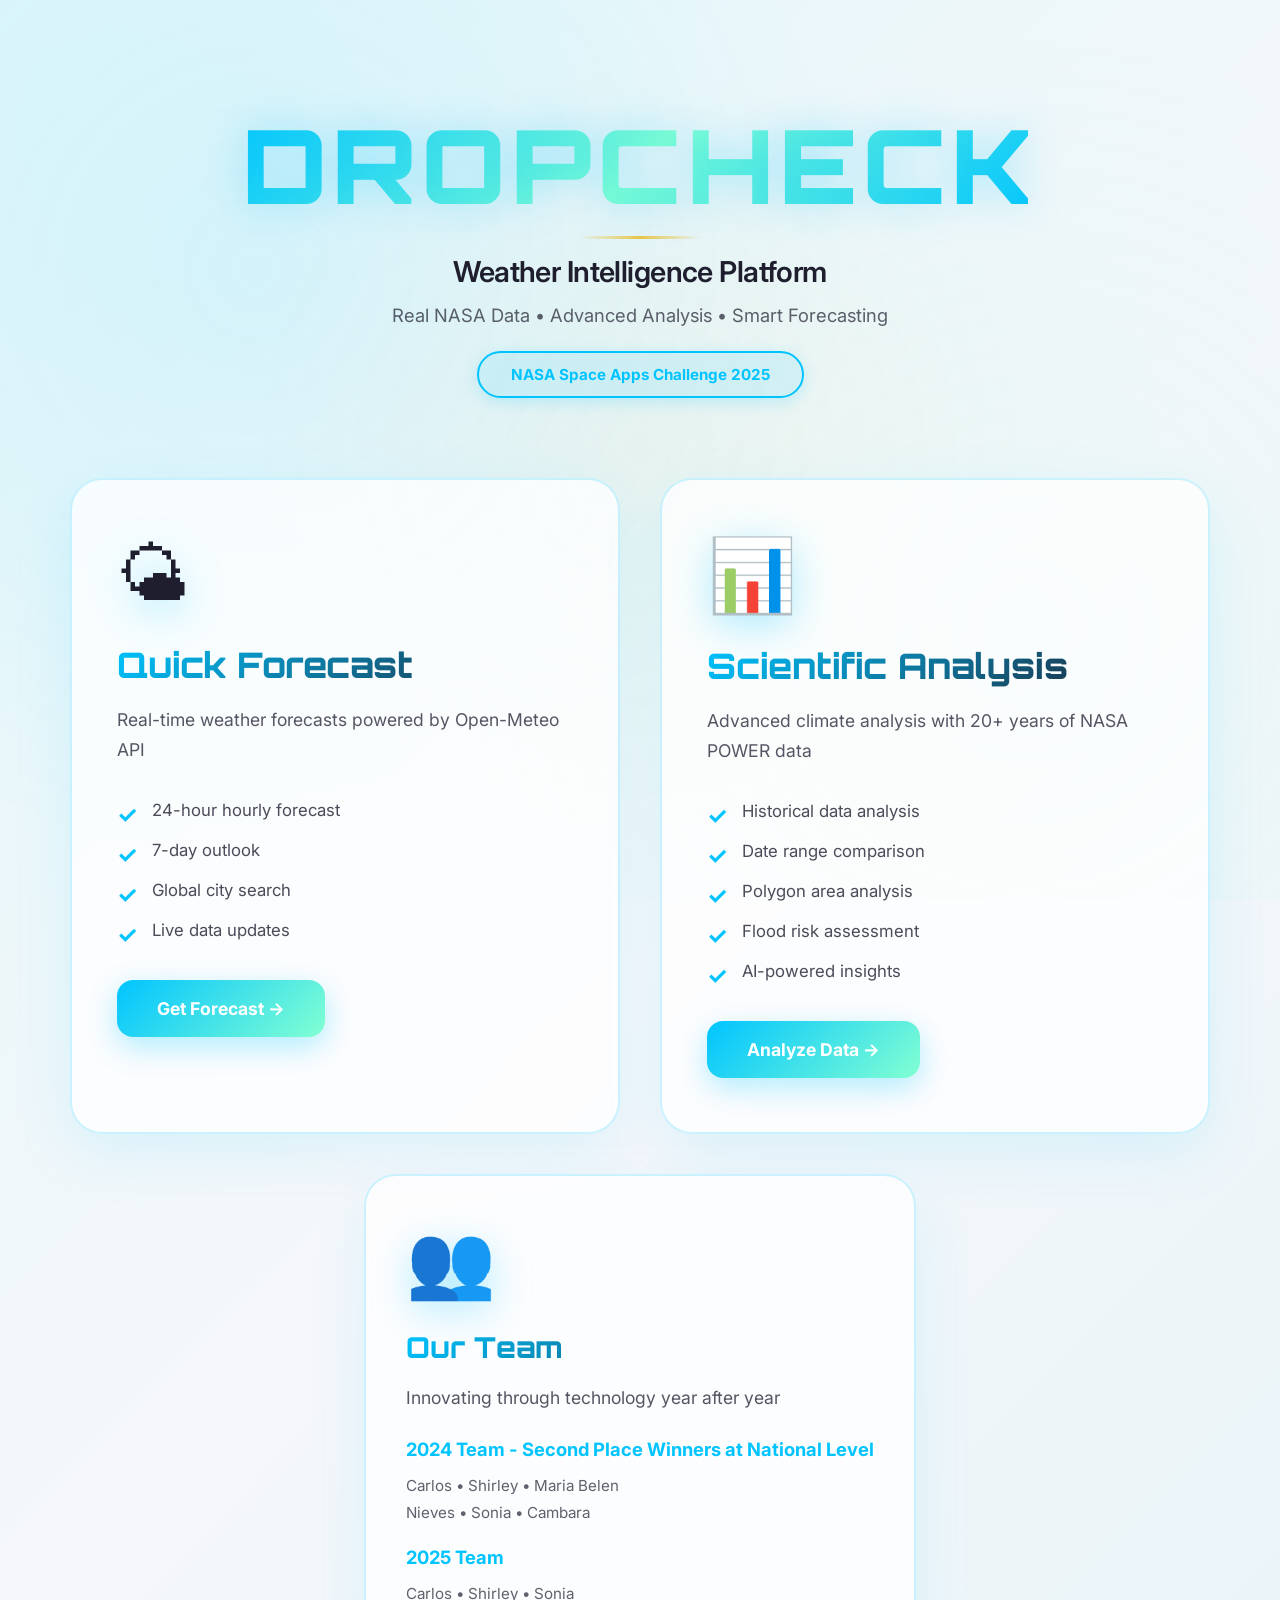
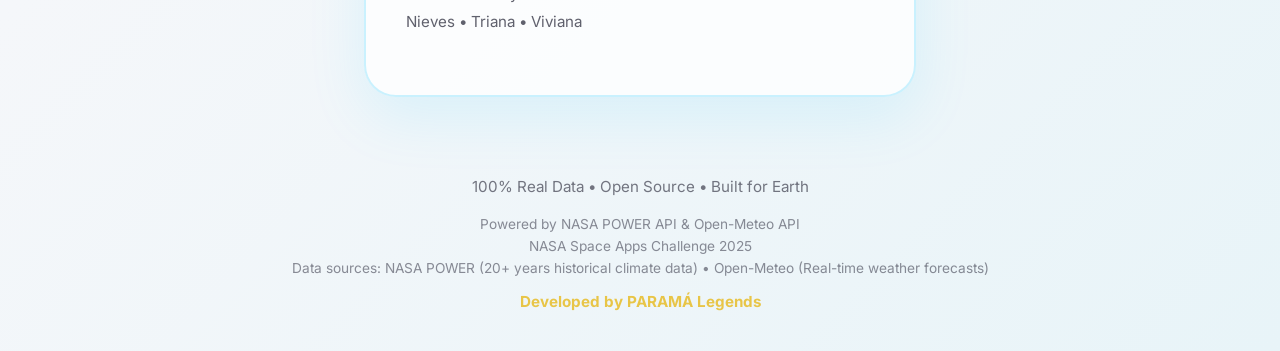
==== commit e4d6e2e8: "Summary" ====
--- a/index.html
+++ b/index.html
@@ -37,37 +37,6 @@
         @keyframes particleFloat {
             0%, 100% { transform: translateY(0) scale(1); }
             50% { transform: translateY(-20px) scale(1.05); }
-        }
-
-        .lang-selector {
-            position: fixed;
-            top: 25px;
-            right: 25px;
-            z-index: 1000;
-            background: rgba(255, 255, 255, 0.85);
-            backdrop-filter: blur(10px);
-            border: 2px solid rgba(0, 196, 255, 0.3);
-            border-radius: 12px;
-            padding: 10px 20px;
-            box-shadow: 0 8px 32px rgba(0, 196, 255, 0.15);
-            transition: all 0.3s ease;
-        }
-
-        .lang-selector:hover {
-            background: rgba(255, 255, 255, 0.95);
-            border-color: #00C4FF;
-            box-shadow: 0 12px 40px rgba(0, 196, 255, 0.25);
-        }
-
-        .lang-selector select {
-            background: transparent;
-            border: none;
-            color: #1E1E2F;
-            font-family: 'Inter', sans-serif;
-            font-size: 0.95em;
-            font-weight: 600;
-            cursor: pointer;
-            outline: none;
         }
 
         .container {
@@ -390,100 +359,6 @@
             margin-top: 12px;
         }
 
-        /* Sistema de Tooltips */
-        .custom-tooltip {
-            position: fixed;
-            z-index: 10000;
-            opacity: 0;
-            transform: translateY(-5px);
-            transition: all 0.3s cubic-bezier(0.4, 0, 0.2, 1);
-            pointer-events: none;
-        }
-
-        .custom-tooltip.show {
-            opacity: 1;
-            transform: translateY(0);
-        }
-
-        .custom-tooltip.locked {
-            pointer-events: auto;
-        }
-
-        .tooltip-content {
-            background: linear-gradient(135deg, rgba(232, 197, 71, 0.98), rgba(255, 215, 0, 0.98));
-            color: #1E1E2F;
-            padding: 12px 18px;
-            border-radius: 12px;
-            font-size: 0.9em;
-            font-weight: 600;
-            box-shadow: 0 8px 32px rgba(232, 197, 71, 0.5), 0 0 0 1px rgba(255, 215, 0, 0.3);
-            display: flex;
-            align-items: center;
-            gap: 10px;
-            max-width: 280px;
-            font-family: 'Inter', sans-serif;
-            line-height: 1.4;
-        }
-
-        .custom-tooltip.mobile .tooltip-content {
-            padding: 14px 20px;
-            font-size: 0.95em;
-        }
-
-        .tooltip-icon {
-            font-size: 1.3em;
-            flex-shrink: 0;
-        }
-
-        .tooltip-text {
-            flex: 1;
-        }
-
-        .tooltip-close {
-            background: rgba(30, 30, 47, 0.15);
-            border: none;
-            color: #1E1E2F;
-            width: 24px;
-            height: 24px;
-            border-radius: 50%;
-            font-size: 1.4em;
-            line-height: 1;
-            cursor: pointer;
-            display: flex;
-            align-items: center;
-            justify-content: center;
-            margin-left: 8px;
-            transition: all 0.2s;
-            flex-shrink: 0;
-        }
-
-        .tooltip-close:hover {
-            background: rgba(30, 30, 47, 0.25);
-            transform: scale(1.1);
-        }
-
-        [data-tooltip] {
-            position: relative;
-        }
-
-        [data-tooltip]::after {
-            content: '';
-            position: absolute;
-            top: 8px;
-            right: 8px;
-            width: 6px;
-            height: 6px;
-            background: #FFD700;
-            border-radius: 50%;
-            opacity: 0.5;
-            animation: tooltipPulse 2s ease-in-out infinite;
-        }
-
-        @keyframes tooltipPulse {
-            0%, 100% { opacity: 0.5; transform: scale(1); }
-            50% { opacity: 1; transform: scale(1.2); }
-        }
-
         @media (max-width: 1024px) {
             .cards-grid {
                 grid-template-columns: 1fr;
@@ -494,15 +369,6 @@
         @media (max-width: 768px) {
             .feature-card, .team-card {
                 padding: 35px 30px;
-            }
-
-            .custom-tooltip {
-                max-width: calc(100vw - 40px);
-            }
-
-            .tooltip-content {
-                font-size: 0.95em;
-                padding: 14px 20px;
             }
         }
     </style>
@@ -510,60 +376,50 @@
 <body>
     <div class="bg-particles"></div>
     
-    <div class="lang-selector" data-tooltip="Cambia el idioma de la aplicación">
-        <select id="lang-select" onchange="changeLanguage(this.value)">
-            <option value="en">English</option>
-            <option value="es">Español</option>
-        </select>
-    </div>
-    
     <div class="container">
         <div class="logo-section">
             <h1 class="logo">DROPCHECK</h1>
-            <p class="tagline" data-en="Weather Intelligence Platform" data-es="Plataforma de Inteligencia Meteorológica">Weather Intelligence Platform</p>
-            <p class="subtitle" data-en="Real NASA Data • Advanced Analysis • Smart Forecasting" data-es="Datos Reales de NASA • Análisis Avanzado • Pronóstico Inteligente">Real NASA Data • Advanced Analysis • Smart Forecasting</p>
+            <p class="tagline">Weather Intelligence Platform</p>
+            <p class="subtitle">Real NASA Data • Advanced Analysis • Smart Forecasting</p>
             <span class="nasa-badge">NASA Space Apps Challenge 2025</span>
         </div>
 
         <div class="cards-grid">
-            <!-- Consumer Card -->
-            <a href="consumer.html" class="feature-card" tabindex="0" data-tooltip="Consulta pronósticos en tiempo real para cualquier ciudad del mundo con datos actualizados cada 15 minutos">
+            <a href="consumer.html" class="feature-card" tabindex="0">
                 <span class="card-icon">🌤</span>
-                <h2 class="card-title" data-en="Quick Forecast" data-es="Pronóstico Rápido">Quick Forecast</h2>
-                <p class="card-description" data-en="Real-time weather forecasts powered by Open-Meteo API" data-es="Pronósticos meteorológicos en tiempo real impulsados por Open-Meteo API">
+                <h2 class="card-title">Quick Forecast</h2>
+                <p class="card-description">
                     Real-time weather forecasts powered by Open-Meteo API
                 </p>
                 <ul class="card-features">
-                    <li data-en="24-hour hourly forecast" data-es="Pronóstico por hora de 24 horas">24-hour hourly forecast</li>
-                    <li data-en="7-day outlook" data-es="Perspectiva de 7 días">7-day outlook</li>
-                    <li data-en="Global city search" data-es="Búsqueda de ciudades global">Global city search</li>
-                    <li data-en="Live data updates" data-es="Actualizaciones de datos en vivo">Live data updates</li>
+                    <li>24-hour hourly forecast</li>
+                    <li>7-day outlook</li>
+                    <li>Global city search</li>
+                    <li>Live data updates</li>
                 </ul>
-                <span class="card-button" data-en="Get Forecast →" data-es="Obtener Pronóstico →">Get Forecast →</span>
+                <span class="card-button">Get Forecast →</span>
             </a>
 
-            <!-- Scientific Card -->
-            <a href="scientific.html" class="feature-card" tabindex="0" data-tooltip="Análisis científico profundo con más de 20 años de datos históricos de NASA POWER para estudios climáticos avanzados">
+            <a href="scientific.html" class="feature-card" tabindex="0">
                 <span class="card-icon">📊</span>
-                <h2 class="card-title" data-en="Scientific Analysis" data-es="Análisis Científico">Scientific Analysis</h2>
-                <p class="card-description" data-en="Advanced climate analysis with 20+ years of NASA POWER data" data-es="Análisis climático avanzado con más de 20 años de datos de NASA POWER">
+                <h2 class="card-title">Scientific Analysis</h2>
+                <p class="card-description">
                     Advanced climate analysis with 20+ years of NASA POWER data
                 </p>
                 <ul class="card-features">
-                    <li data-en="Historical data analysis" data-es="Análisis de datos históricos">Historical data analysis</li>
-                    <li data-en="Date range comparison" data-es="Comparación de rangos de fechas">Date range comparison</li>
-                    <li data-en="Polygon area analysis" data-es="Análisis de áreas poligonales">Polygon area analysis</li>
-                    <li data-en="Flood risk assessment" data-es="Evaluación de riesgo de inundaciones">Flood risk assessment</li>
-                    <li data-en="AI-powered insights" data-es="Insights impulsados por IA">AI-powered insights</li>
+                    <li>Historical data analysis</li>
+                    <li>Date range comparison</li>
+                    <li>Polygon area analysis</li>
+                    <li>Flood risk assessment</li>
+                    <li>AI-powered insights</li>
                 </ul>
-                <span class="card-button" data-en="Analyze Data →" data-es="Analizar Datos →">Analyze Data →</span>
+                <span class="card-button">Analyze Data →</span>
             </a>
 
-            <!-- Team Info Card -->
-            <div class="feature-card team-card" tabindex="0" data-tooltip="Conoce al equipo PARAMÁ Legends, ganadores del segundo lugar nacional en 2024 y competidores 2025">
+            <div class="feature-card team-card" tabindex="0">
                 <span class="card-icon">👥</span>
-                <h2 class="card-title" data-en="Our Team" data-es="Nuestro Equipo">Our Team</h2>
-                <p class="card-description" data-en="Building weather intelligence solutions year after year" data-es="Construyendo soluciones de inteligencia meteorológica año tras año">
+                <h2 class="card-title">Our Team</h2>
+                <p class="card-description">
                     Innovating through technology year after year
                 </p>
                 
@@ -586,154 +442,14 @@
         </div>
 
         <div class="footer">
-            <p data-en="100% Real Data • Open Source • Built for Earth" data-es="100% Datos Reales • Código Abierto • Construido para la Tierra">100% Real Data • Open Source • Built for Earth</p>
+            <p>100% Real Data • Open Source • Built for Earth</p>
             <div class="footer-credits">
-                <span data-en="Powered by NASA POWER API & Open-Meteo API" data-es="Impulsado por NASA POWER API & Open-Meteo API">Powered by NASA POWER API & Open-Meteo API</span><br>
+                Powered by NASA POWER API & Open-Meteo API<br>
                 NASA Space Apps Challenge 2025<br>
-                <span data-en="Data sources: NASA POWER (20+ years historical climate data) • Open-Meteo (Real-time weather forecasts)" data-es="Fuentes de datos: NASA POWER (más de 20 años de datos climáticos históricos) • Open-Meteo (Pronósticos meteorológicos en tiempo real)">Data sources: NASA POWER (20+ years historical climate data) • Open-Meteo (Real-time weather forecasts)</span>
+                Data sources: NASA POWER (20+ years historical climate data) • Open-Meteo (Real-time weather forecasts)
             </div>
             <div class="parama-credit">Developed by PARAMÁ Legends</div>
         </div>
     </div>
-
-    <script>
-        function changeLanguage(lang) {
-            document.querySelectorAll('[data-en]').forEach(el => {
-                if (lang === 'en') {
-                    el.textContent = el.getAttribute('data-en');
-                } else if (lang === 'es') {
-                    el.textContent = el.getAttribute('data-es');
-                }
-            });
-            localStorage.setItem('selectedLanguage', lang);
-        }
-
-        document.addEventListener('DOMContentLoaded', () => {
-            const savedLang = localStorage.getItem('selectedLanguage') || 'en';
-            document.getElementById('lang-select').value = savedLang;
-            if (savedLang !== 'en') {
-                changeLanguage(savedLang);
-            }
-        });
-
-        // Sistema de Tooltips
-        class TooltipSystem {
-            constructor() {
-                this.activeTooltip = null;
-                this.pressTimer = null;
-                this.init();
-            }
-
-            init() {
-                document.addEventListener('DOMContentLoaded', () => {
-                    this.attachTooltips();
-                });
-            }
-
-            attachTooltips() {
-                const elements = document.querySelectorAll('[data-tooltip]');
-                
-                elements.forEach(el => {
-                    el.addEventListener('mouseenter', (e) => this.showTooltip(el, e));
-                    el.addEventListener('mouseleave', () => this.hideTooltip());
-                    
-                    el.addEventListener('touchstart', (e) => {
-                        this.pressTimer = setTimeout(() => {
-                            this.showTooltip(el, e, true);
-                            navigator.vibrate && navigator.vibrate(50);
-                        }, 500);
-                    });
-                    
-                    el.addEventListener('touchend', () => {
-                        clearTimeout(this.pressTimer);
-                    });
-                    
-                    el.addEventListener('touchmove', () => {
-                        clearTimeout(this.pressTimer);
-                    });
-
-                    el.addEventListener('mousedown', () => {
-                        this.pressTimer = setTimeout(() => {
-                            this.lockTooltip(el);
-                        }, 800);
-                    });
-
-                    el.addEventListener('mouseup', () => {
-                        clearTimeout(this.pressTimer);
-                    });
-                });
-
-                document.addEventListener('click', (e) => {
-                    if (this.activeTooltip && !e.target.closest('[data-tooltip]')) {
-                        this.hideTooltip();
-                    }
-                });
-            }
-
-            showTooltip(element, event, isMobile = false) {
-                const text = element.getAttribute('data-tooltip');
-                if (!text) return;
-
-                this.hideTooltip();
-
-                const tooltip = document.createElement('div');
-                tooltip.className = 'custom-tooltip' + (isMobile ? ' mobile' : '');
-                tooltip.innerHTML = `
-                    <div class="tooltip-content">
-                        <span class="tooltip-icon">ℹ️</span>
-                        <span class="tooltip-text">${text}</span>
-                    </div>
-                `;
-
-                document.body.appendChild(tooltip);
-                this.activeTooltip = tooltip;
-
-                const rect = element.getBoundingClientRect();
-                const tooltipRect = tooltip.getBoundingClientRect();
-                
-                let top = rect.bottom + 10;
-                let left = rect.left + (rect.width / 2) - (tooltipRect.width / 2);
-
-                if (left + tooltipRect.width > window.innerWidth - 20) {
-                    left = window.innerWidth - tooltipRect.width - 20;
-                }
-                if (left < 20) left = 20;
-                
-                if (top + tooltipRect.height > window.innerHeight - 20) {
-                    top = rect.top - tooltipRect.height - 10;
-                }
-
-                tooltip.style.top = top + 'px';
-                tooltip.style.left = left + 'px';
-                
-                setTimeout(() => tooltip.classList.add('show'), 10);
-            }
-
-            lockTooltip(element) {
-                if (this.activeTooltip) {
-                    this.activeTooltip.classList.add('locked');
-                    const closeBtn = document.createElement('button');
-                    closeBtn.className = 'tooltip-close';
-                    closeBtn.innerHTML = '×';
-                    closeBtn.onclick = () => this.hideTooltip();
-                    this.activeTooltip.querySelector('.tooltip-content').appendChild(closeBtn);
-                }
-            }
-
-            hideTooltip() {
-                if (this.activeTooltip) {
-                    this.activeTooltip.classList.remove('show');
-                    setTimeout(() => {
-                        if (this.activeTooltip && this.activeTooltip.parentNode) {
-                            this.activeTooltip.parentNode.removeChild(this.activeTooltip);
-                        }
-                        this.activeTooltip = null;
-                    }, 200);
-                }
-            }
-        }
-
-        new TooltipSystem();
-    </script>
 </body>
 </html>
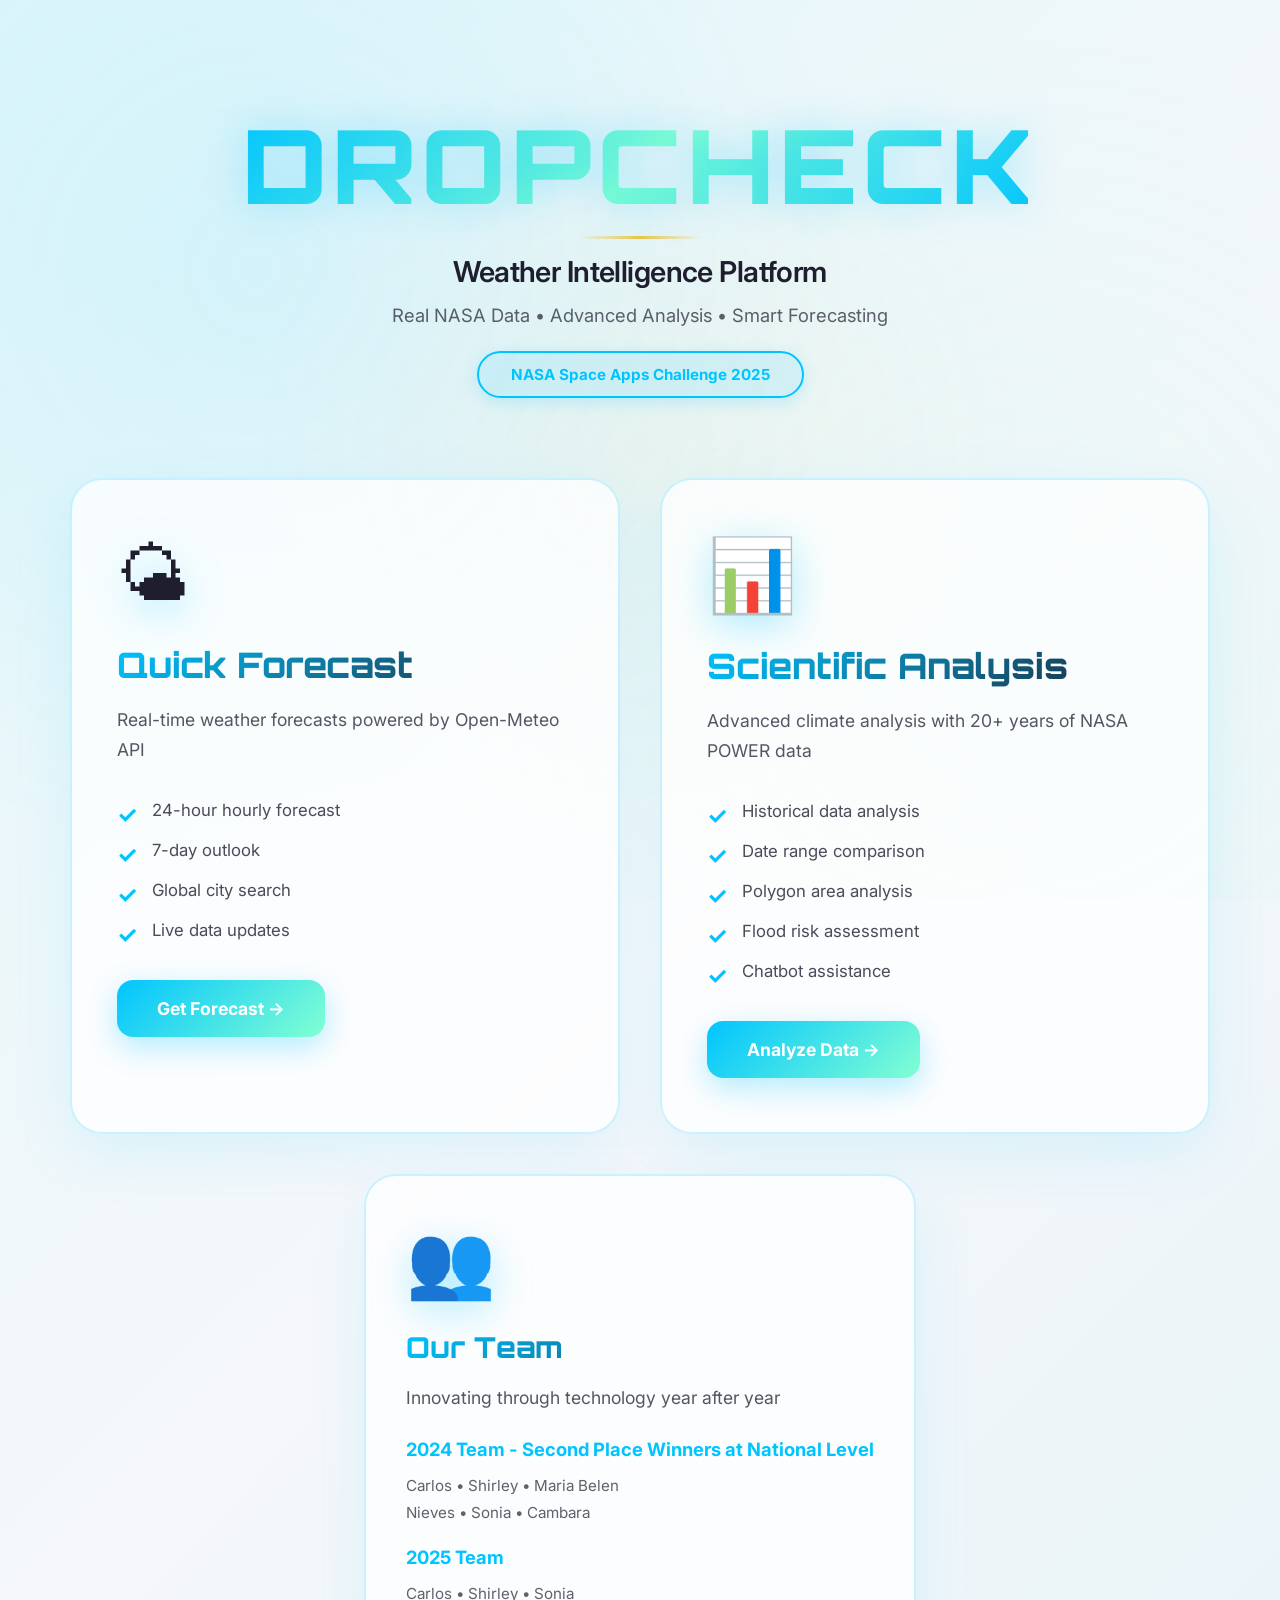
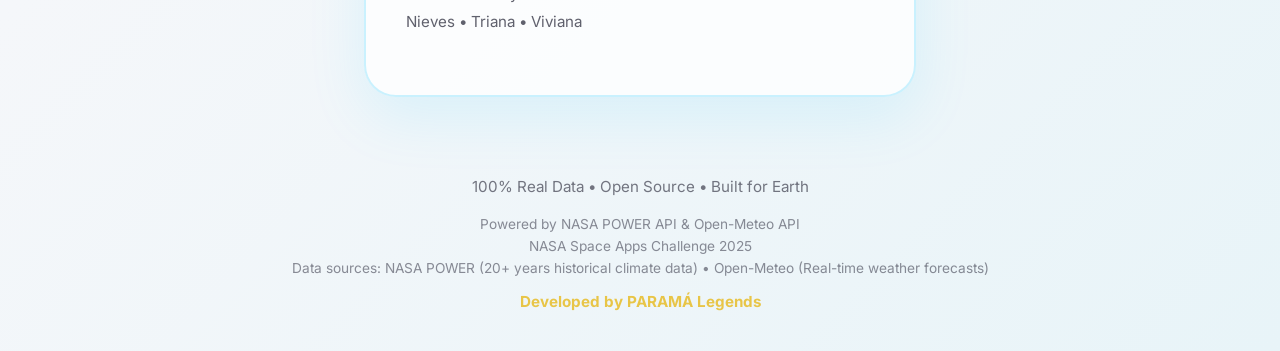
==== commit b0d7e427: "Summary" ====
--- a/index.html
+++ b/index.html
@@ -411,7 +411,7 @@
                     <li>Date range comparison</li>
                     <li>Polygon area analysis</li>
                     <li>Flood risk assessment</li>
-                    <li>AI-powered insights</li>
+                    <li>Chatbot assistance</li>
                 </ul>
                 <span class="card-button">Analyze Data →</span>
             </a>
